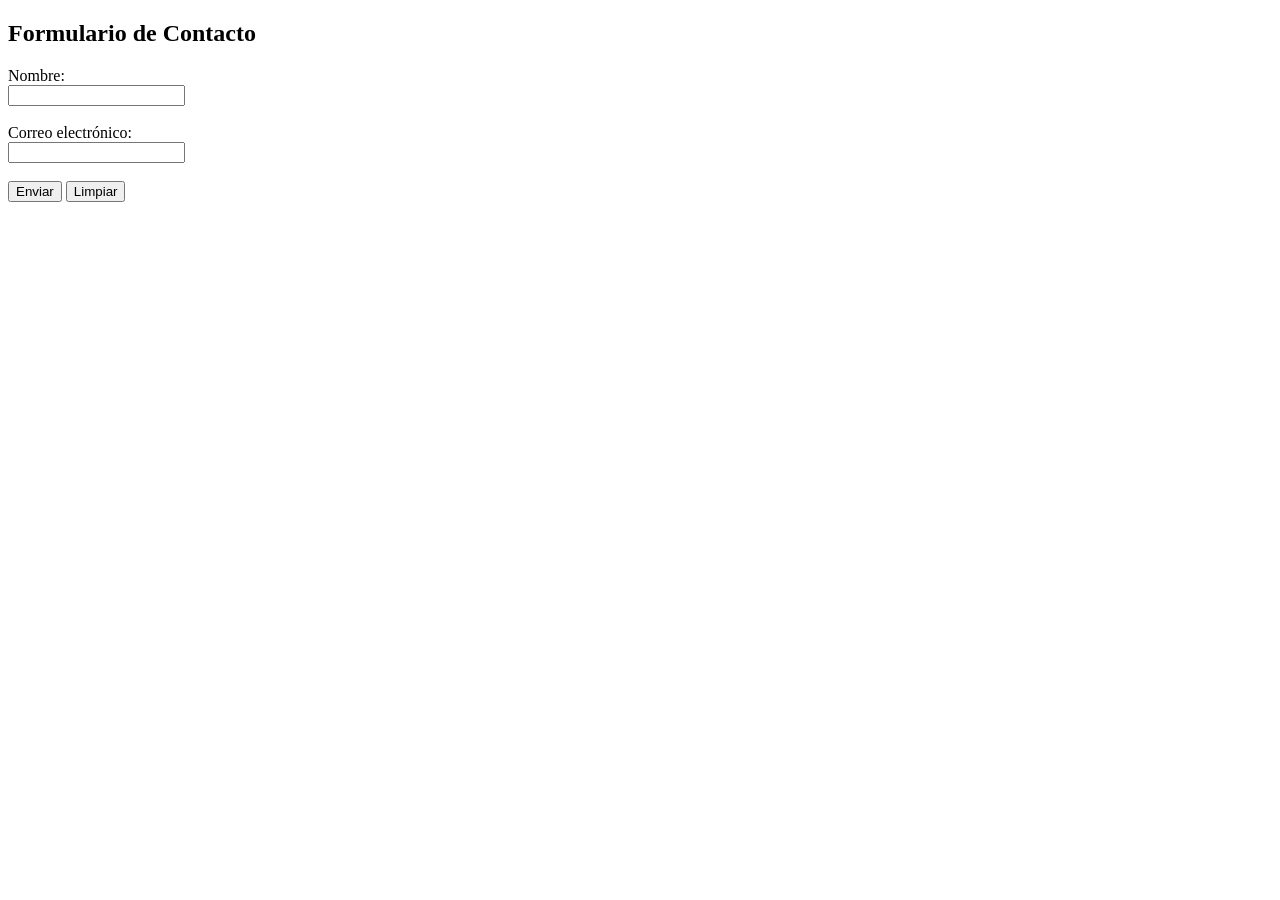
==== formulario.html @ 86fbecda "begin me" ====
<!DOCTYPE html>
<html lang="es">
<head>
  <meta charset="UTF-8">
  <title>Formulario</title>
</head>
<body>
  <h2>Formulario de Contacto</h2>
  <form method="post">
    
    <label for="nombre">Nombre:</label><br>
    <input type="text" id="nombre" name="nombre" required><br><br>
    
    <label for="email">Correo electrónico:</label><br>
    <input type="email" id="email" name="email" required><br><br>
    
    <input type="submit" value="Enviar">
    <input type="reset" value="Limpiar">
    
  </form>
</body>
</html>
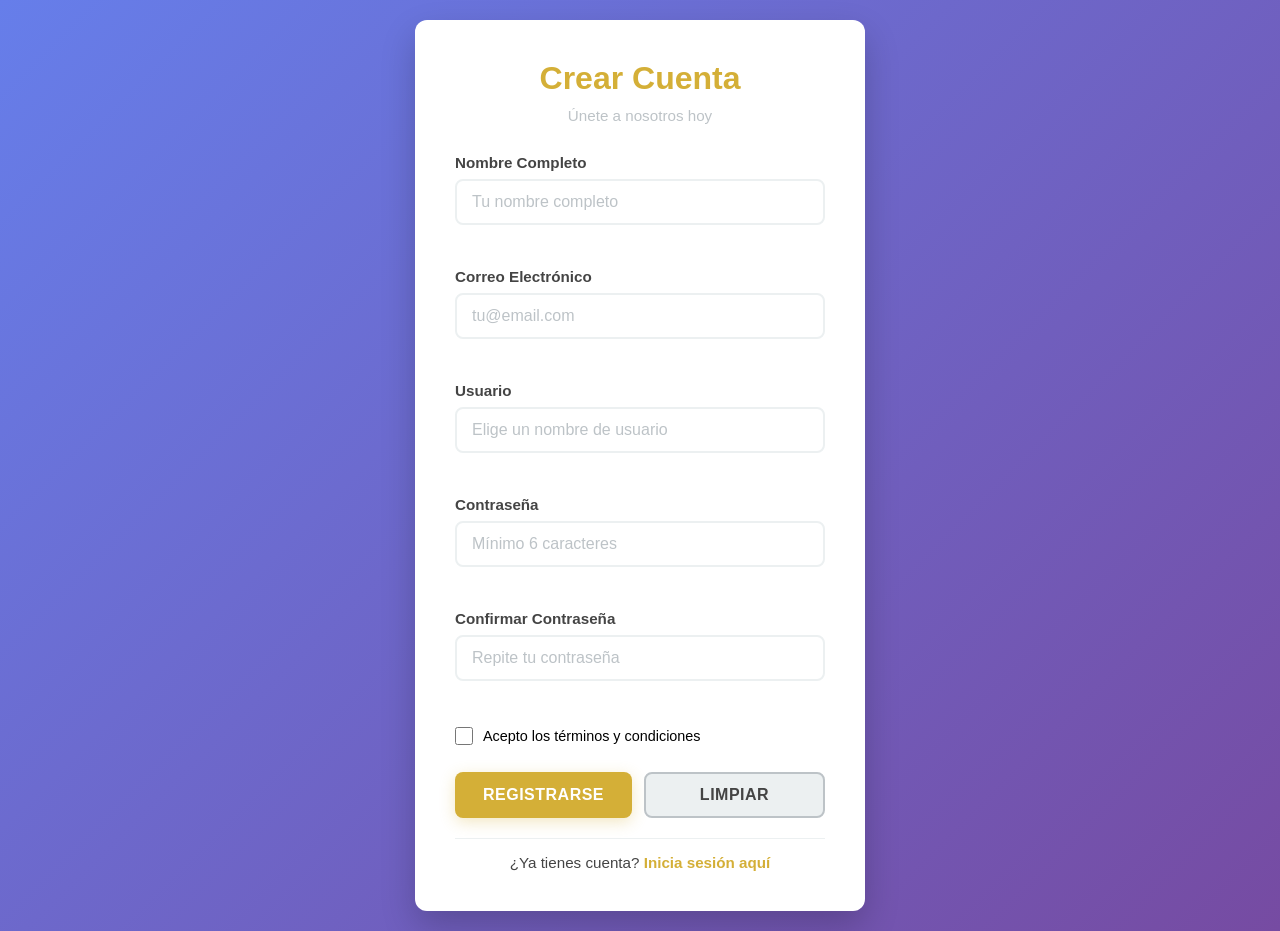
==== commit f080656d: "mejoras" ====
--- a/formulario.html
+++ b/formulario.html
@@ -1,22 +1,355 @@
 <!DOCTYPE html>
 <html lang="es">
 <head>
-  <meta charset="UTF-8">
-  <title>Formulario</title>
+    <meta charset="UTF-8">
+    <meta name="viewport" content="width=device-width, initial-scale=1.0">
+    <title>Registro - Mi Aplicación</title>
+    <style>
+        /* Paleta de colores */
+        :root {
+            --dorado: #D4AF37;
+            --dorado-oscuro: #B8921B;
+            --texto-claro: #444444;
+            --blanco: #ffffff;
+            --error: #e74c3c;
+            --gris-claro: #ecf0f1;
+            --gris-oscuro: #bdc3c7;
+        }
+
+        /* Estilos generales */
+        * {
+            margin: 0;
+            padding: 0;
+            box-sizing: border-box;
+        }
+
+        body {
+            background: linear-gradient(135deg, #667eea 0%, #764ba2 100%);
+            font-family: 'Arial', sans-serif;
+            min-height: 100vh;
+            display: flex;
+            justify-content: center;
+            align-items: center;
+            padding: 20px;
+        }
+
+        /* Contenedor del formulario */
+        .container-formulario {
+            width: 100%;
+            max-width: 450px;
+        }
+
+        .form-wrapper {
+            background-color: var(--blanco);
+            border-radius: 12px;
+            padding: 40px;
+            box-shadow: 0 15px 35px rgba(0, 0, 0, 0.2);
+            animation: slideIn 0.5s ease;
+        }
+
+        @keyframes slideIn {
+            from {
+                opacity: 0;
+                transform: translateY(-20px);
+            }
+            to {
+                opacity: 1;
+                transform: translateY(0);
+            }
+        }
+
+        /* Header del formulario */
+        .form-header {
+            text-align: center;
+            margin-bottom: 30px;
+        }
+
+        .titulo-form {
+            color: var(--dorado);
+            font-size: 2em;
+            margin-bottom: 10px;
+        }
+
+        .subtitulo-form {
+            color: var(--gris-oscuro);
+            font-size: 0.95em;
+        }
+
+        /* Grupos de formulario */
+        .form-group {
+            margin-bottom: 20px;
+            display: flex;
+            flex-direction: column;
+        }
+
+        .label-form {
+            color: var(--texto-claro);
+            font-weight: 600;
+            margin-bottom: 8px;
+            font-size: 0.95em;
+        }
+
+        /* Inputs */
+        .input-form {
+            padding: 12px 15px;
+            border: 2px solid var(--gris-claro);
+            border-radius: 8px;
+            font-size: 1em;
+            color: var(--texto-claro);
+            transition: all 0.3s ease;
+            font-family: 'Arial', sans-serif;
+        }
+
+        .input-form:focus {
+            outline: none;
+            border-color: var(--dorado);
+            box-shadow: 0 0 8px rgba(212, 175, 55, 0.3);
+            background-color: rgba(212, 175, 55, 0.05);
+        }
+
+        .input-form::placeholder {
+            color: var(--gris-oscuro);
+        }
+
+        /* Checkbox */
+        .checkbox {
+            flex-direction: row;
+            align-items: center;
+        }
+
+        .checkbox input[type="checkbox"] {
+            width: 18px;
+            height: 18px;
+            cursor: pointer;
+            margin-right: 10px;
+            accent-color: var(--dorado);
+        }
+
+        .label-checkbox {
+            font-weight: normal;
+            font-size: 0.9em;
+            cursor: pointer;
+            margin: 0;
+        }
+
+        /* Mensajes de error */
+        .error-message {
+            color: var(--error);
+            font-size: 0.85em;
+            margin-top: 5px;
+            min-height: 18px;
+        }
+
+        /* Botones */
+        .form-buttons {
+            display: flex;
+            gap: 12px;
+            margin-top: 25px;
+            margin-bottom: 20px;
+        }
+
+        .btn {
+            padding: 12px 20px;
+            border: none;
+            border-radius: 8px;
+            font-size: 1em;
+            font-weight: 600;
+            cursor: pointer;
+            transition: all 0.3s ease;
+            flex: 1;
+            text-transform: uppercase;
+            letter-spacing: 0.5px;
+        }
+
+        .btn-primary {
+            background-color: var(--dorado);
+            color: var(--blanco);
+            box-shadow: 0 4px 15px rgba(212, 175, 55, 0.3);
+        }
+
+        .btn-primary:hover {
+            background-color: var(--dorado-oscuro);
+            box-shadow: 0 6px 20px rgba(212, 175, 55, 0.4);
+            transform: translateY(-2px);
+        }
+
+        .btn-primary:active {
+            transform: translateY(0);
+        }
+
+        .btn-secondary {
+            background-color: var(--gris-claro);
+            color: var(--texto-claro);
+            border: 2px solid var(--gris-oscuro);
+        }
+
+        .btn-secondary:hover {
+            background-color: var(--gris-oscuro);
+            color: var(--blanco);
+        }
+
+        /* Footer del formulario */
+        .form-footer {
+            text-align: center;
+            border-top: 1px solid var(--gris-claro);
+            padding-top: 15px;
+        }
+
+        .form-footer p {
+            color: var(--texto-claro);
+            font-size: 0.95em;
+            margin: 0;
+        }
+
+        .link-login {
+            color: var(--dorado);
+            text-decoration: none;
+            font-weight: 600;
+            transition: all 0.3s ease;
+        }
+
+        .link-login:hover {
+            color: var(--dorado-oscuro);
+            text-decoration: underline;
+        }
+
+        /* Responsive */
+        @media (max-width: 480px) {
+            .form-wrapper {
+                padding: 25px 20px;
+            }
+
+            .titulo-form {
+                font-size: 1.7em;
+            }
+
+            .form-buttons {
+                flex-direction: column;
+            }
+
+            .btn {
+                width: 100%;
+            }
+        }
+    </style>
 </head>
 <body>
-  <h2>Formulario de Contacto</h2>
-  <form method="post">
-    
-    <label for="nombre">Nombre:</label><br>
-    <input type="text" id="nombre" name="nombre" required><br><br>
-    
-    <label for="email">Correo electrónico:</label><br>
-    <input type="email" id="email" name="email" required><br><br>
-    
-    <input type="submit" value="Enviar">
-    <input type="reset" value="Limpiar">
-    
-  </form>
+    <div class="container-formulario">
+        <div class="form-wrapper">
+            <div class="form-header">
+                <h1 class="titulo-form">Crear Cuenta</h1>
+                <p class="subtitulo-form">Únete a nosotros hoy</p>
+            </div>
+
+            <form class="formulario" method="POST" action="#" novalidate>
+                
+                <!-- Nombre Completo -->
+                <div class="form-group">
+                    <label for="nombre" class="label-form">Nombre Completo</label>
+                    <input type="text" id="nombre" name="nombre" class="input-form" placeholder="Tu nombre completo" required>
+                    <span class="error-message" id="error-nombre"></span>
+                </div>
+
+                <!-- Email -->
+                <div class="form-group">
+                    <label for="email" class="label-form">Correo Electrónico</label>
+                    <input type="email" id="email" name="email" class="input-form" placeholder="tu@email.com" required>
+                    <span class="error-message" id="error-email"></span>
+                </div>
+
+                <!-- Usuario -->
+                <div class="form-group">
+                    <label for="usuario" class="label-form">Usuario</label>
+                    <input type="text" id="usuario" name="usuario" class="input-form" placeholder="Elige un nombre de usuario" required>
+                    <span class="error-message" id="error-usuario"></span>
+                </div>
+
+                <!-- Contraseña -->
+                <div class="form-group">
+                    <label for="password" class="label-form">Contraseña</label>
+                    <input type="password" id="password" name="password" class="input-form" placeholder="Mínimo 6 caracteres" required>
+                    <span class="error-message" id="error-password"></span>
+                </div>
+
+                <!-- Confirmar Contraseña -->
+                <div class="form-group">
+                    <label for="confirm-password" class="label-form">Confirmar Contraseña</label>
+                    <input type="password" id="confirm-password" name="confirm-password" class="input-form" placeholder="Repite tu contraseña" required>
+                    <span class="error-message" id="error-confirm"></span>
+                </div>
+
+                <!-- Checkbox Términos -->
+                <div class="form-group checkbox">
+                    <input type="checkbox" id="terminos" name="terminos" required>
+                    <label for="terminos" class="label-checkbox">Acepto los términos y condiciones</label>
+                    <span class="error-message" id="error-terminos"></span>
+                </div>
+
+                <!-- Botones -->
+                <div class="form-buttons">
+                    <button type="submit" class="btn btn-primary">Registrarse</button>
+                    <button type="reset" class="btn btn-secondary">Limpiar</button>
+                </div>
+
+                <!-- Enlace a Login -->
+                <div class="form-footer">
+                    <p>¿Ya tienes cuenta? <a href="#" class="link-login">Inicia sesión aquí</a></p>
+                </div>
+
+            </form>
+        </div>
+    </div>
+
+    <script>
+        document.querySelector('.formulario').addEventListener('submit', function(e) {
+            e.preventDefault();
+            
+            const nombre = document.getElementById('nombre').value.trim();
+            const email = document.getElementById('email').value.trim();
+            const usuario = document.getElementById('usuario').value.trim();
+            const password = document.getElementById('password').value;
+            const confirmPassword = document.getElementById('confirm-password').value;
+            const terminos = document.getElementById('terminos').checked;
+            
+            let valido = true;
+
+            document.querySelectorAll('.error-message').forEach(error => error.textContent = '');
+
+            if (nombre.length < 3) {
+                document.getElementById('error-nombre').textContent = 'El nombre debe tener al menos 3 caracteres';
+                valido = false;
+            }
+
+            if (!email.includes('@')) {
+                document.getElementById('error-email').textContent = 'Ingresa un correo válido';
+                valido = false;
+            }
+
+            if (usuario.length < 3) {
+                document.getElementById('error-usuario').textContent = 'El usuario debe tener al menos 3 caracteres';
+                valido = false;
+            }
+
+            if (password.length < 6) {
+                document.getElementById('error-password').textContent = 'La contraseña debe tener al menos 6 caracteres';
+                valido = false;
+            }
+
+            if (password !== confirmPassword) {
+                document.getElementById('error-confirm').textContent = 'Las contraseñas no coinciden';
+                valido = false;
+            }
+
+            if (!terminos) {
+                document.getElementById('error-terminos').textContent = 'Debes aceptar los términos y condiciones';
+                valido = false;
+            }
+
+            if (valido) {
+                alert('¡Registro exitoso! (Este es un formulario de demostración)');
+                this.reset();
+            }
+        });
+    </script>
 </body>
 </html>
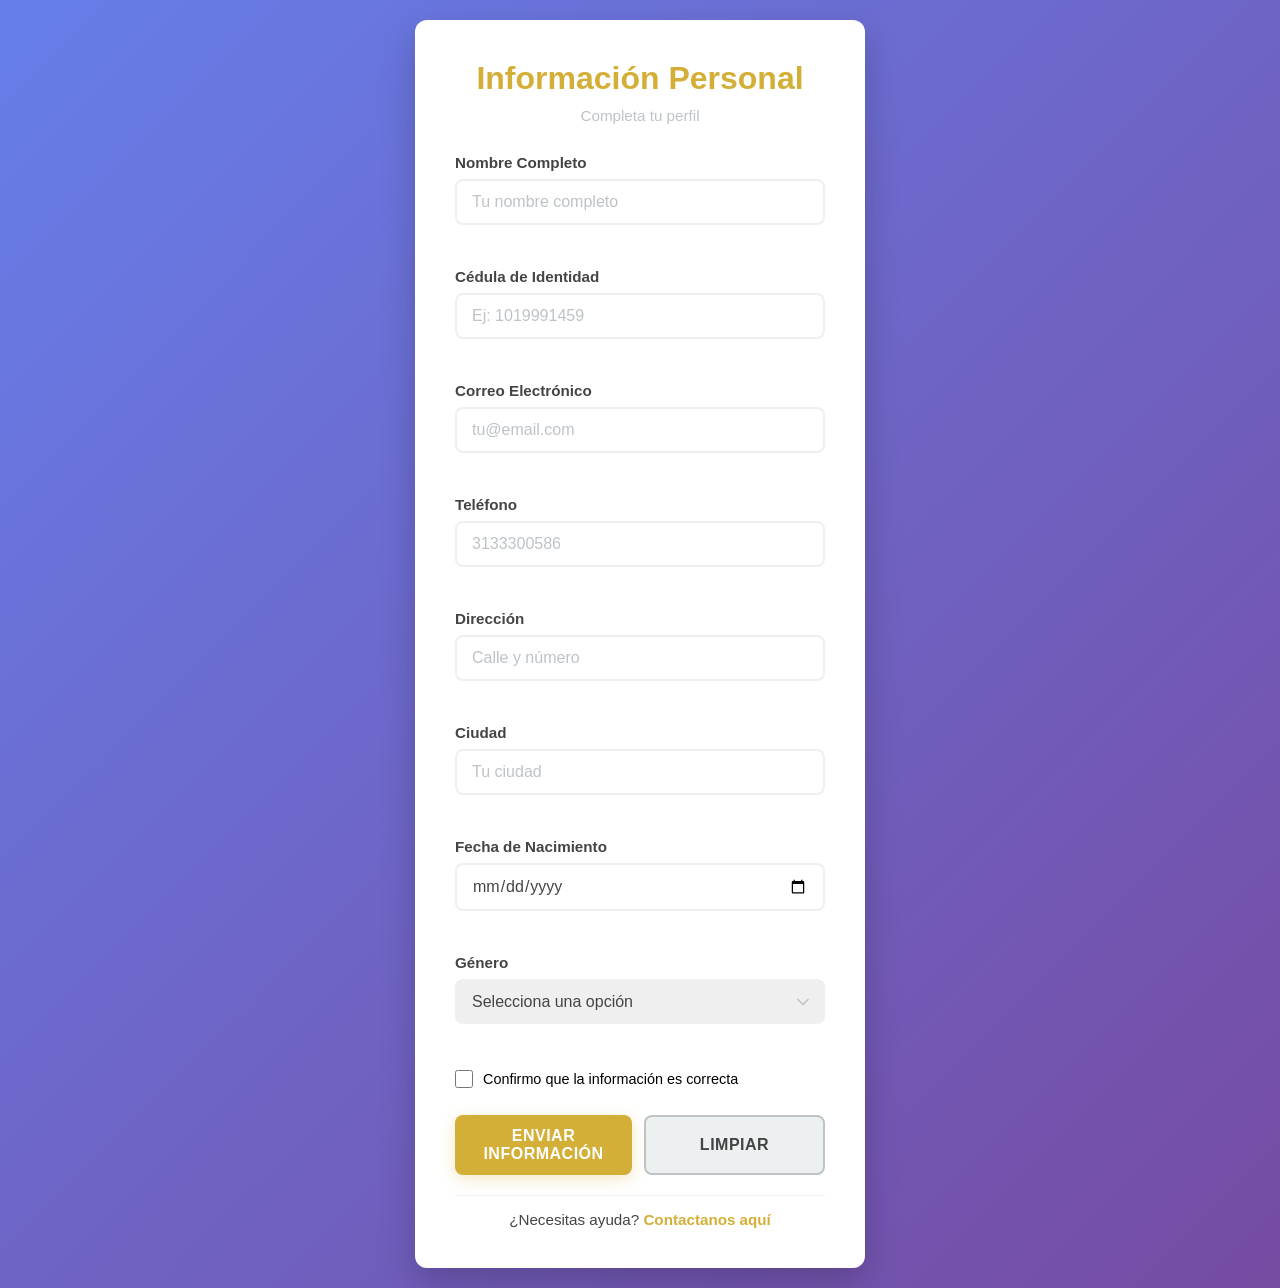
==== commit b0924d07: "version_borrador_avanzado" ====
--- a/formulario.html
+++ b/formulario.html
@@ -111,6 +111,16 @@
             color: var(--gris-oscuro);
         }
 
+        select.input-form {
+            cursor: pointer;
+            appearance: none;
+            background-image: url("data:image/svg+xml;charset=UTF-8,%3csvg xmlns='http://www.w3.org/2000/svg' viewBox='0 0 24 24' fill='none' stroke='%23bdc3c7' stroke-width='2' stroke-linecap='round' stroke-linejoin='round'%3e%3cpolyline points='6 9 12 15 18 9'%3e%3c/polyline%3e%3c/svg%3e");
+            background-repeat: no-repeat;
+            background-position: right 10px center;
+            background-size: 20px;
+            padding-right: 35px;
+        }
+
         /* Checkbox */
         .checkbox {
             flex-direction: row;
@@ -237,8 +247,8 @@
     <div class="container-formulario">
         <div class="form-wrapper">
             <div class="form-header">
-                <h1 class="titulo-form">Crear Cuenta</h1>
-                <p class="subtitulo-form">Únete a nosotros hoy</p>
+                <h1 class="titulo-form">Información Personal</h1>
+                <p class="subtitulo-form">Completa tu perfil</p>
             </div>
 
             <form class="formulario" method="POST" action="#" novalidate>
@@ -250,6 +260,13 @@
                     <span class="error-message" id="error-nombre"></span>
                 </div>
 
+                <!-- Cédula -->
+                <div class="form-group">
+                    <label for="cedula" class="label-form">Cédula de Identidad</label>
+                    <input type="text" id="cedula" name="cedula" class="input-form" placeholder="Ej: 1019991459" required>
+                    <span class="error-message" id="error-cedula"></span>
+                </div>
+
                 <!-- Email -->
                 <div class="form-group">
                     <label for="email" class="label-form">Correo Electrónico</label>
@@ -257,43 +274,62 @@
                     <span class="error-message" id="error-email"></span>
                 </div>
 
-                <!-- Usuario -->
-                <div class="form-group">
-                    <label for="usuario" class="label-form">Usuario</label>
-                    <input type="text" id="usuario" name="usuario" class="input-form" placeholder="Elige un nombre de usuario" required>
-                    <span class="error-message" id="error-usuario"></span>
-                </div>
-
-                <!-- Contraseña -->
-                <div class="form-group">
-                    <label for="password" class="label-form">Contraseña</label>
-                    <input type="password" id="password" name="password" class="input-form" placeholder="Mínimo 6 caracteres" required>
-                    <span class="error-message" id="error-password"></span>
-                </div>
-
-                <!-- Confirmar Contraseña -->
-                <div class="form-group">
-                    <label for="confirm-password" class="label-form">Confirmar Contraseña</label>
-                    <input type="password" id="confirm-password" name="confirm-password" class="input-form" placeholder="Repite tu contraseña" required>
-                    <span class="error-message" id="error-confirm"></span>
+                <!-- Teléfono -->
+                <div class="form-group">
+                    <label for="telefono" class="label-form">Teléfono</label>
+                    <input type="tel" id="telefono" name="telefono" class="input-form" placeholder="3133300586" required>
+                    <span class="error-message" id="error-telefono"></span>
+                </div>
+
+                <!-- Dirección -->
+                <div class="form-group">
+                    <label for="direccion" class="label-form">Dirección</label>
+                    <input type="text" id="direccion" name="direccion" class="input-form" placeholder="Calle y número" required>
+                    <span class="error-message" id="error-direccion"></span>
+                </div>
+
+                <!-- Ciudad -->
+                <div class="form-group">
+                    <label for="ciudad" class="label-form">Ciudad</label>
+                    <input type="text" id="ciudad" name="ciudad" class="input-form" placeholder="Tu ciudad" required>
+                    <span class="error-message" id="error-ciudad"></span>
+                </div>
+
+                <!-- Fecha de Nacimiento -->
+                <div class="form-group">
+                    <label for="fecha" class="label-form">Fecha de Nacimiento</label>
+                    <input type="date" id="fecha" name="fecha" class="input-form" required>
+                    <span class="error-message" id="error-fecha"></span>
+                </div>
+
+                <!-- Género -->
+                <div class="form-group">
+                    <label for="genero" class="label-form">Género</label>
+                    <select id="genero" name="genero" class="input-form" required>
+                        <option value="">Selecciona una opción</option>
+                        <option value="masculino">Masculino</option>
+                        <option value="femenino">Femenino</option>
+                        <option value="otro">Otro</option>
+                    </select>
+                    <span class="error-message" id="error-genero"></span>
                 </div>
 
                 <!-- Checkbox Términos -->
                 <div class="form-group checkbox">
                     <input type="checkbox" id="terminos" name="terminos" required>
-                    <label for="terminos" class="label-checkbox">Acepto los términos y condiciones</label>
+                    <label for="terminos" class="label-checkbox">Confirmo que la información es correcta</label>
                     <span class="error-message" id="error-terminos"></span>
                 </div>
 
                 <!-- Botones -->
                 <div class="form-buttons">
-                    <button type="submit" class="btn btn-primary">Registrarse</button>
+                    <button type="submit" class="btn btn-primary">Enviar Información</button>
                     <button type="reset" class="btn btn-secondary">Limpiar</button>
                 </div>
 
                 <!-- Enlace a Login -->
                 <div class="form-footer">
-                    <p>¿Ya tienes cuenta? <a href="#" class="link-login">Inicia sesión aquí</a></p>
+                    <p>¿Necesitas ayuda? <a href="#" class="link-login">Contactanos aquí</a></p>
                 </div>
 
             </form>
@@ -305,10 +341,13 @@
             e.preventDefault();
             
             const nombre = document.getElementById('nombre').value.trim();
+            const cedula = document.getElementById('cedula').value.trim();
             const email = document.getElementById('email').value.trim();
-            const usuario = document.getElementById('usuario').value.trim();
-            const password = document.getElementById('password').value;
-            const confirmPassword = document.getElementById('confirm-password').value;
+            const telefono = document.getElementById('telefono').value.trim();
+            const direccion = document.getElementById('direccion').value.trim();
+            const ciudad = document.getElementById('ciudad').value.trim();
+            const fecha = document.getElementById('fecha').value;
+            const genero = document.getElementById('genero').value;
             const terminos = document.getElementById('terminos').checked;
             
             let valido = true;
@@ -320,33 +359,48 @@
                 valido = false;
             }
 
+            if (cedula.length < 8) {
+                document.getElementById('error-cedula').textContent = 'Ingresa una cédula válida';
+                valido = false;
+            }
+
             if (!email.includes('@')) {
                 document.getElementById('error-email').textContent = 'Ingresa un correo válido';
                 valido = false;
             }
 
-            if (usuario.length < 3) {
-                document.getElementById('error-usuario').textContent = 'El usuario debe tener al menos 3 caracteres';
-                valido = false;
-            }
-
-            if (password.length < 6) {
-                document.getElementById('error-password').textContent = 'La contraseña debe tener al menos 6 caracteres';
-                valido = false;
-            }
-
-            if (password !== confirmPassword) {
-                document.getElementById('error-confirm').textContent = 'Las contraseñas no coinciden';
+            if (telefono.length < 10) {
+                document.getElementById('error-telefono').textContent = 'Ingresa un teléfono válido';
+                valido = false;
+            }
+
+            if (direccion.length < 5) {
+                document.getElementById('error-direccion').textContent = 'Ingresa una dirección válida';
+                valido = false;
+            }
+
+            if (ciudad.length < 3) {
+                document.getElementById('error-ciudad').textContent = 'Ingresa una ciudad válida';
+                valido = false;
+            }
+
+            if (!fecha) {
+                document.getElementById('error-fecha').textContent = 'Selecciona tu fecha de nacimiento';
+                valido = false;
+            }
+
+            if (!genero) {
+                document.getElementById('error-genero').textContent = 'Selecciona un género';
                 valido = false;
             }
 
             if (!terminos) {
-                document.getElementById('error-terminos').textContent = 'Debes aceptar los términos y condiciones';
+                document.getElementById('error-terminos').textContent = 'Debes confirmar que la información es correcta';
                 valido = false;
             }
 
             if (valido) {
-                alert('¡Registro exitoso! (Este es un formulario de demostración)');
+                alert('¡Información registrada exitosamente!');
                 this.reset();
             }
         });
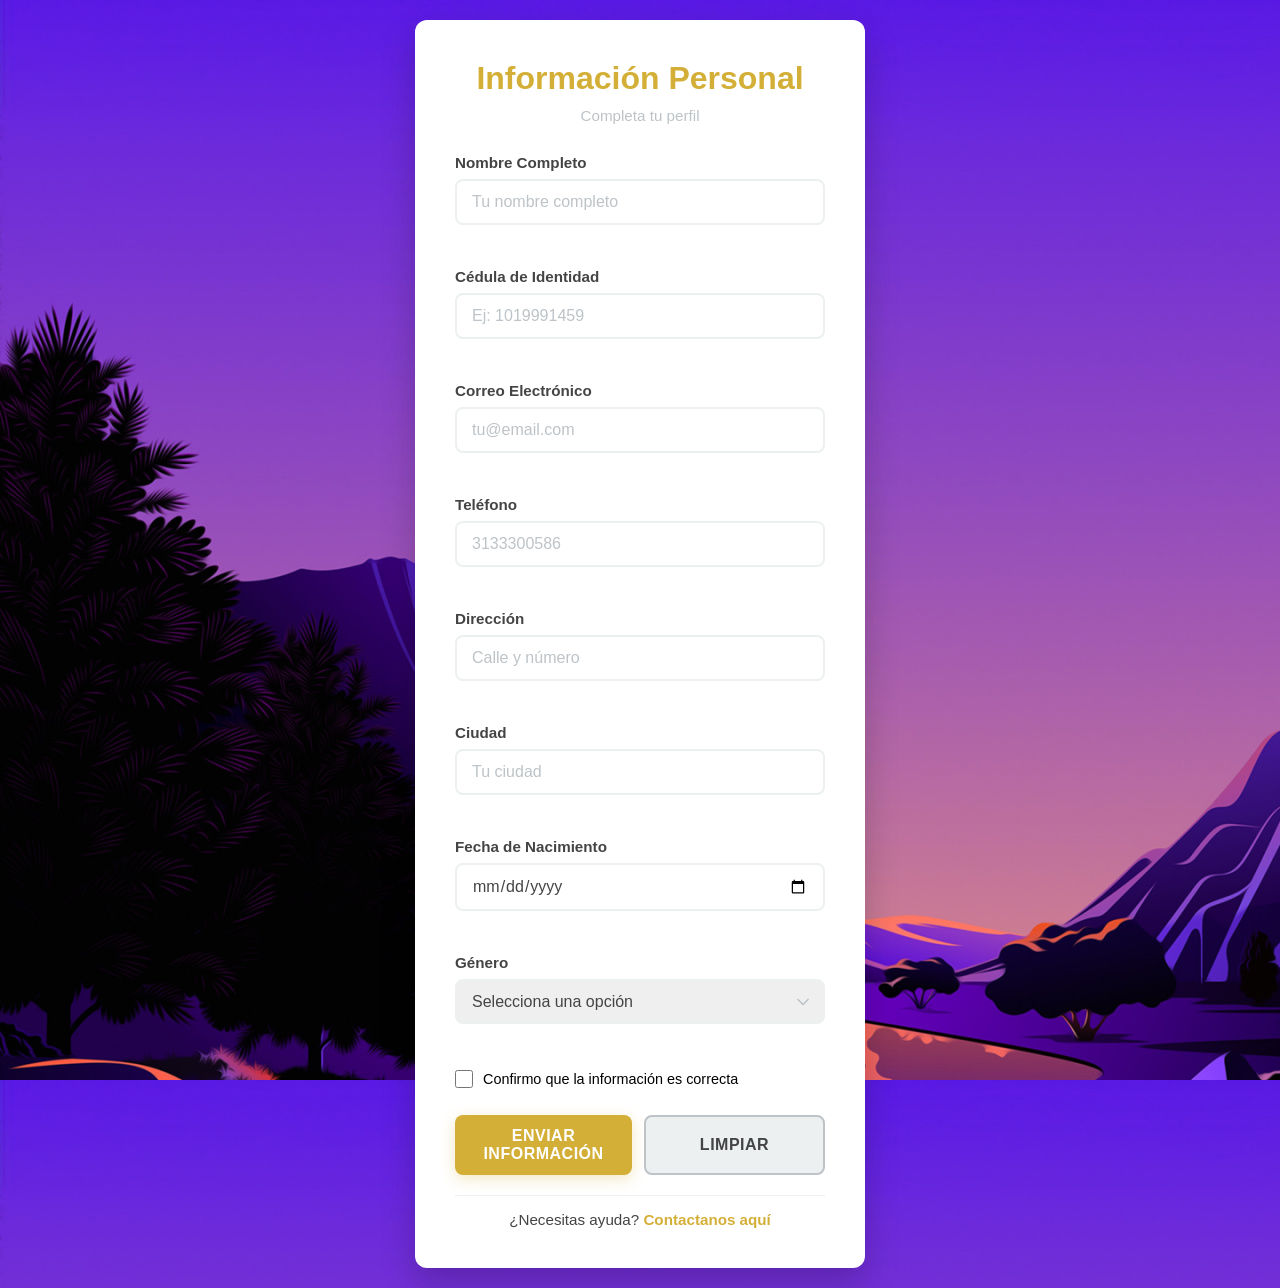
==== commit 388e46d0: "1.1" ====
--- a/formulario.html
+++ b/formulario.html
@@ -4,244 +4,7 @@
     <meta charset="UTF-8">
     <meta name="viewport" content="width=device-width, initial-scale=1.0">
     <title>Registro - Mi Aplicación</title>
-    <style>
-        /* Paleta de colores */
-        :root {
-            --dorado: #D4AF37;
-            --dorado-oscuro: #B8921B;
-            --texto-claro: #444444;
-            --blanco: #ffffff;
-            --error: #e74c3c;
-            --gris-claro: #ecf0f1;
-            --gris-oscuro: #bdc3c7;
-        }
-
-        /* Estilos generales */
-        * {
-            margin: 0;
-            padding: 0;
-            box-sizing: border-box;
-        }
-
-        body {
-            background: linear-gradient(135deg, #667eea 0%, #764ba2 100%);
-            font-family: 'Arial', sans-serif;
-            min-height: 100vh;
-            display: flex;
-            justify-content: center;
-            align-items: center;
-            padding: 20px;
-        }
-
-        /* Contenedor del formulario */
-        .container-formulario {
-            width: 100%;
-            max-width: 450px;
-        }
-
-        .form-wrapper {
-            background-color: var(--blanco);
-            border-radius: 12px;
-            padding: 40px;
-            box-shadow: 0 15px 35px rgba(0, 0, 0, 0.2);
-            animation: slideIn 0.5s ease;
-        }
-
-        @keyframes slideIn {
-            from {
-                opacity: 0;
-                transform: translateY(-20px);
-            }
-            to {
-                opacity: 1;
-                transform: translateY(0);
-            }
-        }
-
-        /* Header del formulario */
-        .form-header {
-            text-align: center;
-            margin-bottom: 30px;
-        }
-
-        .titulo-form {
-            color: var(--dorado);
-            font-size: 2em;
-            margin-bottom: 10px;
-        }
-
-        .subtitulo-form {
-            color: var(--gris-oscuro);
-            font-size: 0.95em;
-        }
-
-        /* Grupos de formulario */
-        .form-group {
-            margin-bottom: 20px;
-            display: flex;
-            flex-direction: column;
-        }
-
-        .label-form {
-            color: var(--texto-claro);
-            font-weight: 600;
-            margin-bottom: 8px;
-            font-size: 0.95em;
-        }
-
-        /* Inputs */
-        .input-form {
-            padding: 12px 15px;
-            border: 2px solid var(--gris-claro);
-            border-radius: 8px;
-            font-size: 1em;
-            color: var(--texto-claro);
-            transition: all 0.3s ease;
-            font-family: 'Arial', sans-serif;
-        }
-
-        .input-form:focus {
-            outline: none;
-            border-color: var(--dorado);
-            box-shadow: 0 0 8px rgba(212, 175, 55, 0.3);
-            background-color: rgba(212, 175, 55, 0.05);
-        }
-
-        .input-form::placeholder {
-            color: var(--gris-oscuro);
-        }
-
-        select.input-form {
-            cursor: pointer;
-            appearance: none;
-            background-image: url("data:image/svg+xml;charset=UTF-8,%3csvg xmlns='http://www.w3.org/2000/svg' viewBox='0 0 24 24' fill='none' stroke='%23bdc3c7' stroke-width='2' stroke-linecap='round' stroke-linejoin='round'%3e%3cpolyline points='6 9 12 15 18 9'%3e%3c/polyline%3e%3c/svg%3e");
-            background-repeat: no-repeat;
-            background-position: right 10px center;
-            background-size: 20px;
-            padding-right: 35px;
-        }
-
-        /* Checkbox */
-        .checkbox {
-            flex-direction: row;
-            align-items: center;
-        }
-
-        .checkbox input[type="checkbox"] {
-            width: 18px;
-            height: 18px;
-            cursor: pointer;
-            margin-right: 10px;
-            accent-color: var(--dorado);
-        }
-
-        .label-checkbox {
-            font-weight: normal;
-            font-size: 0.9em;
-            cursor: pointer;
-            margin: 0;
-        }
-
-        /* Mensajes de error */
-        .error-message {
-            color: var(--error);
-            font-size: 0.85em;
-            margin-top: 5px;
-            min-height: 18px;
-        }
-
-        /* Botones */
-        .form-buttons {
-            display: flex;
-            gap: 12px;
-            margin-top: 25px;
-            margin-bottom: 20px;
-        }
-
-        .btn {
-            padding: 12px 20px;
-            border: none;
-            border-radius: 8px;
-            font-size: 1em;
-            font-weight: 600;
-            cursor: pointer;
-            transition: all 0.3s ease;
-            flex: 1;
-            text-transform: uppercase;
-            letter-spacing: 0.5px;
-        }
-
-        .btn-primary {
-            background-color: var(--dorado);
-            color: var(--blanco);
-            box-shadow: 0 4px 15px rgba(212, 175, 55, 0.3);
-        }
-
-        .btn-primary:hover {
-            background-color: var(--dorado-oscuro);
-            box-shadow: 0 6px 20px rgba(212, 175, 55, 0.4);
-            transform: translateY(-2px);
-        }
-
-        .btn-primary:active {
-            transform: translateY(0);
-        }
-
-        .btn-secondary {
-            background-color: var(--gris-claro);
-            color: var(--texto-claro);
-            border: 2px solid var(--gris-oscuro);
-        }
-
-        .btn-secondary:hover {
-            background-color: var(--gris-oscuro);
-            color: var(--blanco);
-        }
-
-        /* Footer del formulario */
-        .form-footer {
-            text-align: center;
-            border-top: 1px solid var(--gris-claro);
-            padding-top: 15px;
-        }
-
-        .form-footer p {
-            color: var(--texto-claro);
-            font-size: 0.95em;
-            margin: 0;
-        }
-
-        .link-login {
-            color: var(--dorado);
-            text-decoration: none;
-            font-weight: 600;
-            transition: all 0.3s ease;
-        }
-
-        .link-login:hover {
-            color: var(--dorado-oscuro);
-            text-decoration: underline;
-        }
-
-        /* Responsive */
-        @media (max-width: 480px) {
-            .form-wrapper {
-                padding: 25px 20px;
-            }
-
-            .titulo-form {
-                font-size: 1.7em;
-            }
-
-            .form-buttons {
-                flex-direction: column;
-            }
-
-            .btn {
-                width: 100%;
-            }
-        }
-    </style>
+    <link rel="stylesheet" href="styles_formulario.css">
 </head>
 <body>
     <div class="container-formulario">
--- a/styles_formulario.css
+++ b/styles_formulario.css
@@ -0,0 +1,236 @@
+/* Paleta de colores */
+:root {
+    --dorado: #D4AF37;
+    --dorado-oscuro: #B8921B;
+    --texto-claro: #444444;
+    --blanco: #ffffff;
+    --error: #e74c3c;
+    --gris-claro: #ecf0f1;
+    --gris-oscuro: #bdc3c7;
+}
+
+/* Estilos generales */
+* {
+    margin: 0;
+    padding: 0;
+    box-sizing: border-box;
+}
+
+body {
+    background-image: url(fondo_pagina.jpg);
+    font-family: 'Arial', sans-serif;
+    min-height: 100vh;
+    display: flex;
+    justify-content: center;
+    align-items: center;
+    padding: 20px;
+}
+
+/* Contenedor del formulario */
+.container-formulario {
+    width: 100%;
+    max-width: 450px;
+}
+
+.form-wrapper {
+    background-color: var(--blanco);
+    border-radius: 12px;
+    padding: 40px;
+    box-shadow: 0 15px 35px rgba(0, 0, 0, 0.2);
+    animation: slideIn 0.5s ease;
+}
+
+@keyframes slideIn {
+    from {
+        opacity: 0;
+        transform: translateY(-20px);
+    }
+    to {
+        opacity: 1;
+        transform: translateY(0);
+    }
+}
+
+/* Header del formulario */
+.form-header {
+    text-align: center;
+    margin-bottom: 30px;
+}
+
+.titulo-form {
+    color: var(--dorado);
+    font-size: 2em;
+    margin-bottom: 10px;
+}
+
+.subtitulo-form {
+    color: var(--gris-oscuro);
+    font-size: 0.95em;
+}
+
+/* Grupos de formulario */
+.form-group {
+    margin-bottom: 20px;
+    display: flex;
+    flex-direction: column;
+}
+
+.label-form {
+    color: var(--texto-claro);
+    font-weight: 600;
+    margin-bottom: 8px;
+    font-size: 0.95em;
+}
+
+/* Inputs */
+.input-form {
+    padding: 12px 15px;
+    border: 2px solid var(--gris-claro);
+    border-radius: 8px;
+    font-size: 1em;
+    color: var(--texto-claro);
+    transition: all 0.3s ease;
+    font-family: 'Arial', sans-serif;
+}
+
+.input-form:focus {
+    outline: none;
+    border-color: var(--dorado);
+    box-shadow: 0 0 8px rgba(212, 175, 55, 0.3);
+    background-color: rgba(212, 175, 55, 0.05);
+}
+
+.input-form::placeholder {
+    color: var(--gris-oscuro);
+}
+
+select.input-form {
+    cursor: pointer;
+    appearance: none;
+    background-image: url("data:image/svg+xml;charset=UTF-8,%3csvg xmlns='http://www.w3.org/2000/svg' viewBox='0 0 24 24' fill='none' stroke='%23bdc3c7' stroke-width='2' stroke-linecap='round' stroke-linejoin='round'%3e%3cpolyline points='6 9 12 15 18 9'%3e%3c/polyline%3e%3c/svg%3e");
+    background-repeat: no-repeat;
+    background-position: right 10px center;
+    background-size: 20px;
+    padding-right: 35px;
+}
+
+/* Checkbox */
+.checkbox {
+    flex-direction: row;
+    align-items: center;
+}
+
+.checkbox input[type="checkbox"] {
+    width: 18px;
+    height: 18px;
+    cursor: pointer;
+    margin-right: 10px;
+    accent-color: var(--dorado);
+}
+
+.label-checkbox {
+    font-weight: normal;
+    font-size: 0.9em;
+    cursor: pointer;
+    margin: 0;
+}
+
+/* Mensajes de error */
+.error-message {
+    color: var(--error);
+    font-size: 0.85em;
+    margin-top: 5px;
+    min-height: 18px;
+}
+
+/* Botones */
+.form-buttons {
+    display: flex;
+    gap: 12px;
+    margin-top: 25px;
+    margin-bottom: 20px;
+}
+
+.btn {
+    padding: 12px 20px;
+    border: none;
+    border-radius: 8px;
+    font-size: 1em;
+    font-weight: 600;
+    cursor: pointer;
+    transition: all 0.3s ease;
+    flex: 1;
+    text-transform: uppercase;
+    letter-spacing: 0.5px;
+}
+
+.btn-primary {
+    background-color: var(--dorado);
+    color: var(--blanco);
+    box-shadow: 0 4px 15px rgba(212, 175, 55, 0.3);
+}
+
+.btn-primary:hover {
+    background-color: var(--dorado-oscuro);
+    box-shadow: 0 6px 20px rgba(212, 175, 55, 0.4);
+    transform: translateY(-2px);
+}
+
+.btn-primary:active {
+    transform: translateY(0);
+}
+
+.btn-secondary {
+    background-color: var(--gris-claro);
+    color: var(--texto-claro);
+    border: 2px solid var(--gris-oscuro);
+}
+
+.btn-secondary:hover {
+    background-color: var(--gris-oscuro);
+    color: var(--blanco);
+}
+
+/* Footer del formulario */
+.form-footer {
+    text-align: center;
+    border-top: 1px solid var(--gris-claro);
+    padding-top: 15px;
+}
+
+.form-footer p {
+    color: var(--texto-claro);
+    font-size: 0.95em;
+    margin: 0;
+}
+
+.link-login {
+    color: var(--dorado);
+    text-decoration: none;
+    font-weight: 600;
+    transition: all 0.3s ease;
+}
+
+.link-login:hover {
+    color: var(--dorado-oscuro);
+    text-decoration: underline;
+}
+
+/* Responsive */
+@media (max-width: 480px) {
+    .form-wrapper {
+        padding: 25px 20px;
+    }
+
+    .titulo-form {
+        font-size: 1.7em;
+    }
+
+    .form-buttons {
+        flex-direction: column;
+    }
+
+    .btn {
+        width: 100%;
+    }
+}
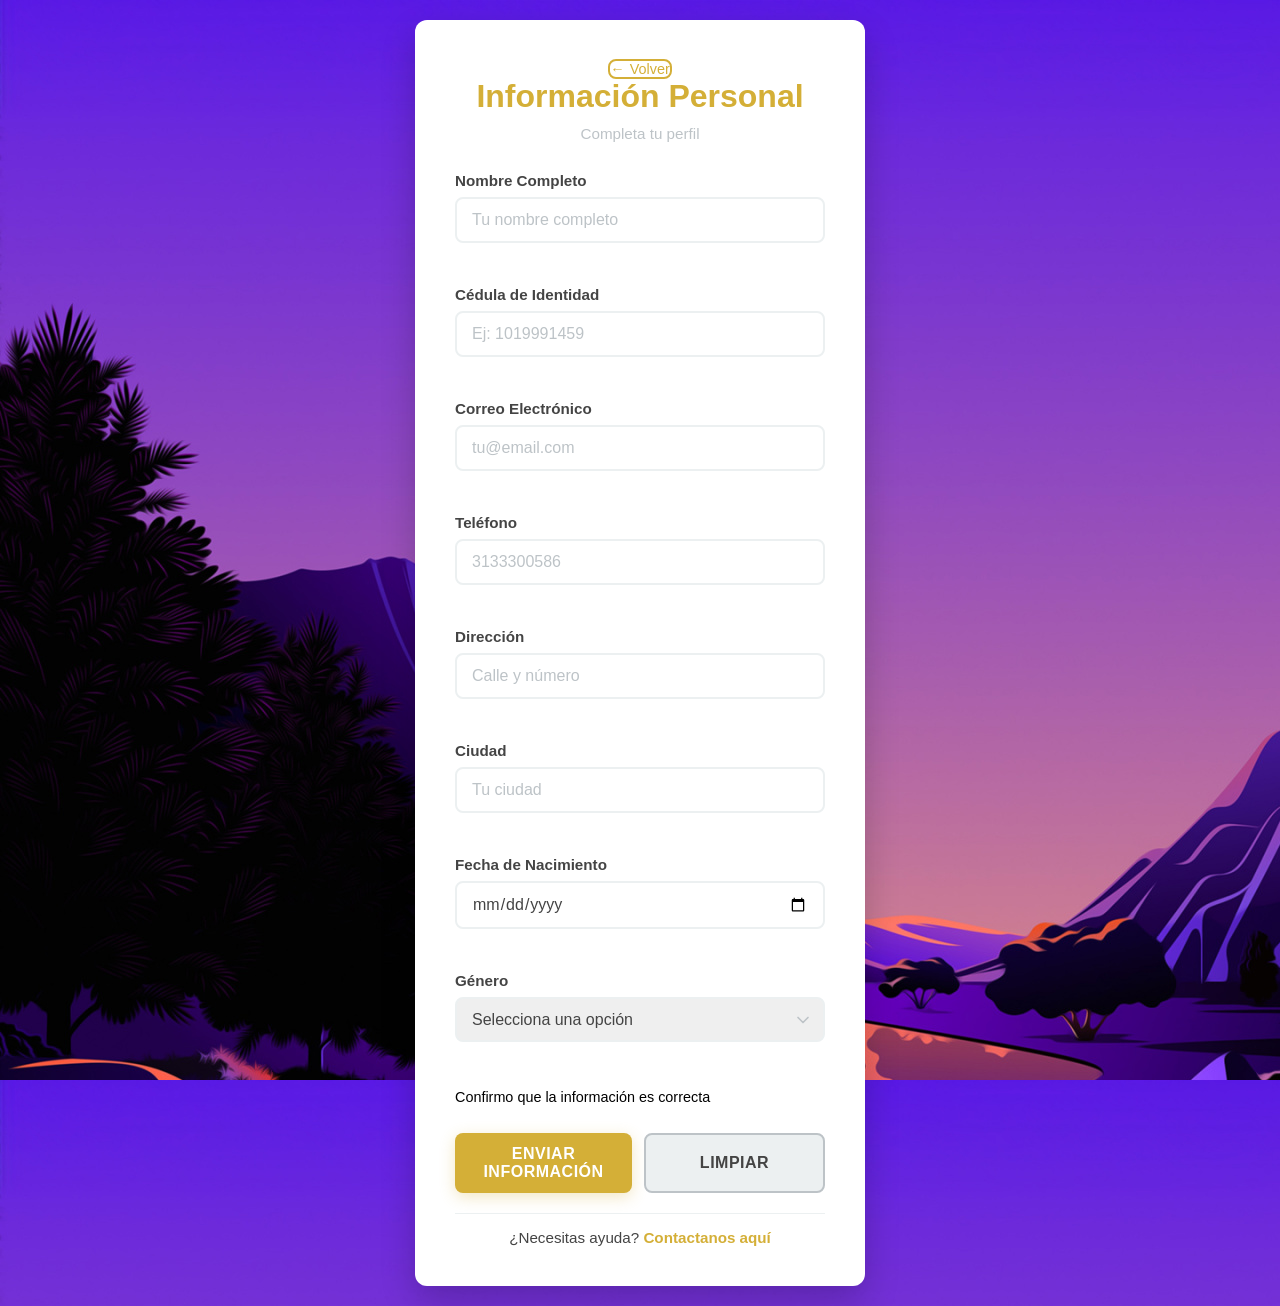
==== commit fe66bef8: "1.3 se agrego js al formulario, queda pendiente para el portafolio" ====
--- a/formulario.html
+++ b/formulario.html
@@ -5,16 +5,18 @@
     <meta name="viewport" content="width=device-width, initial-scale=1.0">
     <title>Registro - Mi Aplicación</title>
     <link rel="stylesheet" href="styles_formulario.css">
+    <script src="js_formulario.js"></script>
 </head>
 <body>
     <div class="container-formulario">
         <div class="form-wrapper">
             <div class="form-header">
+                <a class="btn-volver" href="index.html">Volver</a>
                 <h1 class="titulo-form">Información Personal</h1>
                 <p class="subtitulo-form">Completa tu perfil</p>
             </div>
 
-            <form class="formulario" method="POST" action="#" novalidate>
+            <form class="formulario" id="formulario" method="POST" action="#" novalidate>
                 
                 <!-- Nombre Completo -->
                 <div class="form-group">
@@ -79,7 +81,6 @@
 
                 <!-- Checkbox Términos -->
                 <div class="form-group checkbox">
-                    <input type="checkbox" id="terminos" name="terminos" required>
                     <label for="terminos" class="label-checkbox">Confirmo que la información es correcta</label>
                     <span class="error-message" id="error-terminos"></span>
                 </div>
@@ -99,74 +100,5 @@
         </div>
     </div>
 
-    <script>
-        document.querySelector('.formulario').addEventListener('submit', function(e) {
-            e.preventDefault();
-            
-            const nombre = document.getElementById('nombre').value.trim();
-            const cedula = document.getElementById('cedula').value.trim();
-            const email = document.getElementById('email').value.trim();
-            const telefono = document.getElementById('telefono').value.trim();
-            const direccion = document.getElementById('direccion').value.trim();
-            const ciudad = document.getElementById('ciudad').value.trim();
-            const fecha = document.getElementById('fecha').value;
-            const genero = document.getElementById('genero').value;
-            const terminos = document.getElementById('terminos').checked;
-            
-            let valido = true;
-
-            document.querySelectorAll('.error-message').forEach(error => error.textContent = '');
-
-            if (nombre.length < 3) {
-                document.getElementById('error-nombre').textContent = 'El nombre debe tener al menos 3 caracteres';
-                valido = false;
-            }
-
-            if (cedula.length < 8) {
-                document.getElementById('error-cedula').textContent = 'Ingresa una cédula válida';
-                valido = false;
-            }
-
-            if (!email.includes('@')) {
-                document.getElementById('error-email').textContent = 'Ingresa un correo válido';
-                valido = false;
-            }
-
-            if (telefono.length < 10) {
-                document.getElementById('error-telefono').textContent = 'Ingresa un teléfono válido';
-                valido = false;
-            }
-
-            if (direccion.length < 5) {
-                document.getElementById('error-direccion').textContent = 'Ingresa una dirección válida';
-                valido = false;
-            }
-
-            if (ciudad.length < 3) {
-                document.getElementById('error-ciudad').textContent = 'Ingresa una ciudad válida';
-                valido = false;
-            }
-
-            if (!fecha) {
-                document.getElementById('error-fecha').textContent = 'Selecciona tu fecha de nacimiento';
-                valido = false;
-            }
-
-            if (!genero) {
-                document.getElementById('error-genero').textContent = 'Selecciona un género';
-                valido = false;
-            }
-
-            if (!terminos) {
-                document.getElementById('error-terminos').textContent = 'Debes confirmar que la información es correcta';
-                valido = false;
-            }
-
-            if (valido) {
-                alert('¡Información registrada exitosamente!');
-                this.reset();
-            }
-        });
-    </script>
 </body>
 </html>
--- a/styles_formulario.css
+++ b/styles_formulario.css
@@ -53,9 +53,11 @@
 
 /* Header del formulario */
 .form-header {
+    position: relative;
     text-align: center;
     margin-bottom: 30px;
 }
+
 
 .titulo-form {
     color: var(--dorado);
@@ -100,6 +102,11 @@
     background-color: rgba(212, 175, 55, 0.05);
 }
 
+.input-form.error {
+    border-color: var(--error);
+    box-shadow: 0 0 8px rgba(228, 76, 60, 0.3);
+}
+
 .input-form::placeholder {
     color: var(--gris-oscuro);
 }
@@ -163,6 +170,30 @@
     text-transform: uppercase;
     letter-spacing: 0.5px;
 }
+.btn-volver {
+    /* position: absolute; */
+    left: 0;
+    top: 0;
+    background-color: transparent;
+    color: var(--dorado);
+    border: 2px solid var(--dorado);
+    /* padding: 8px 16px; */
+    border-radius: 8px;
+    font-size: 0.9em;
+    cursor: pointer;
+    transition: all 0.3s ease;
+    text-decoration: none;
+}
+
+.btn-volver::before {
+    content: "←";
+    margin-right: 5px;
+}
+
+.btn-volver:hover {
+    background-color: var(--dorado);
+    color: var(--blanco);
+}
 
 .btn-primary {
     background-color: var(--dorado);
